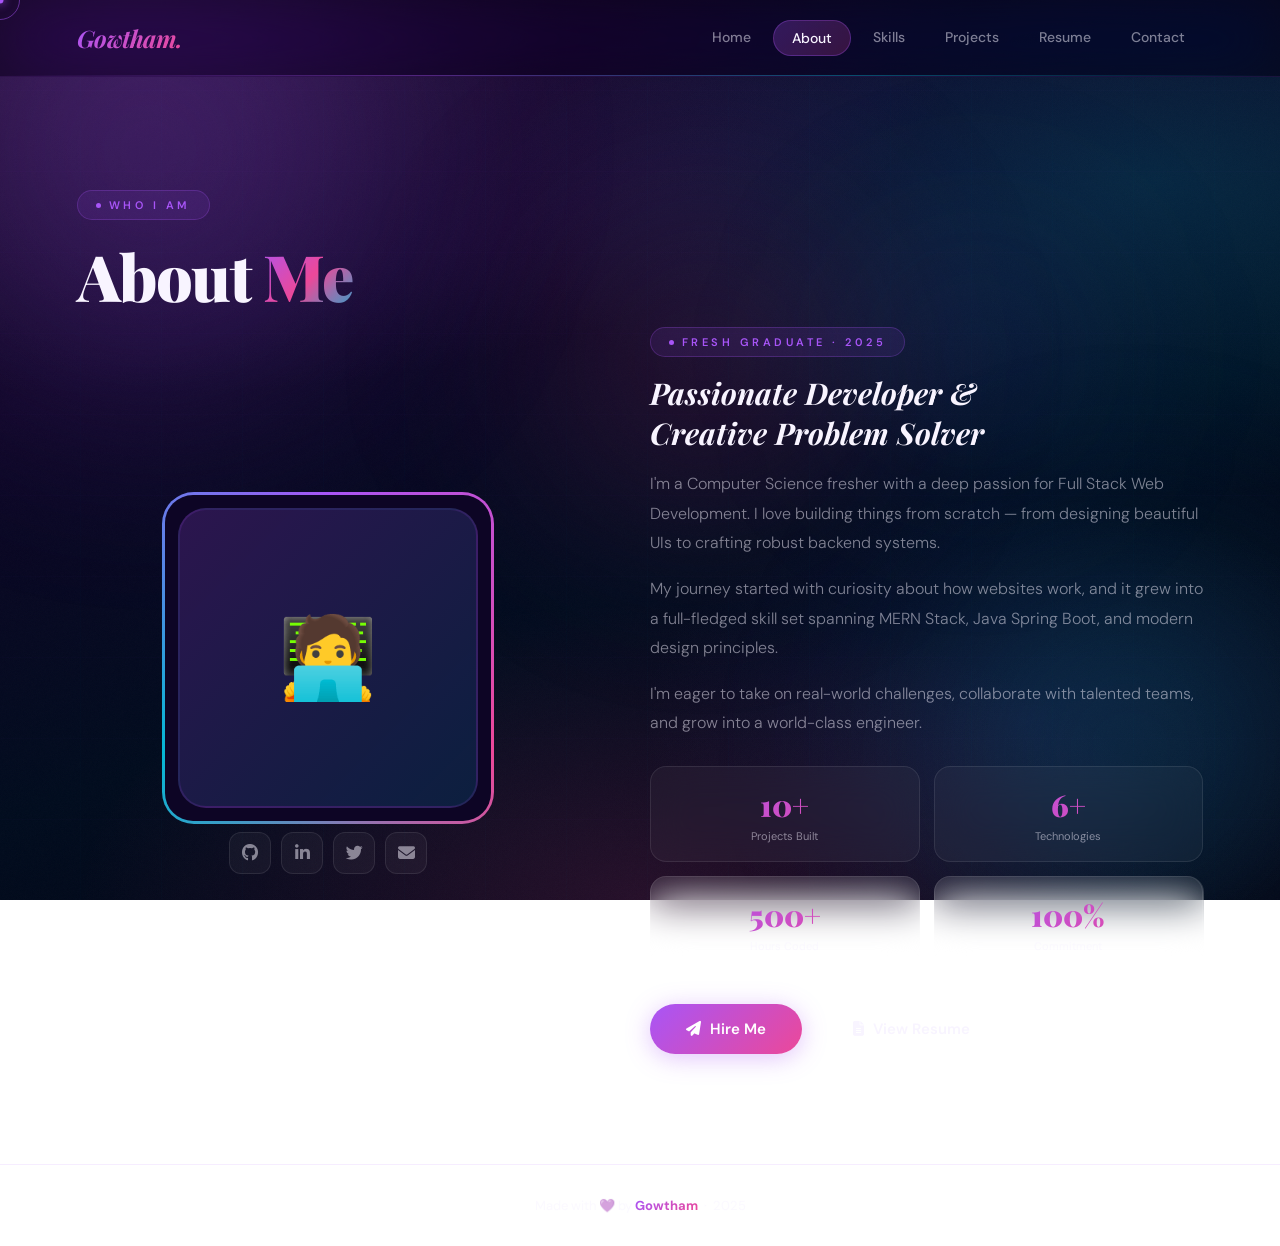
==== about.html @ 76ce6d37 "Initial commit Created from https://vercel.com/new" ====
<!DOCTYPE html>
<html lang="en">
<head>
  <meta charset="UTF-8"><meta name="viewport" content="width=device-width, initial-scale=1.0">
  <title>About — Gowtham</title>
  <link rel="stylesheet" href="style.css">
  <link href="https://fonts.googleapis.com/css2?family=Cormorant+Garamond:ital,wght@0,300;0,400;0,600;0,700;1,300;1,400&family=DM+Sans:wght@300;400;500;600;700&family=Playfair+Display:ital,wght@0,400;0,700;0,900;1,400&display=swap" rel="stylesheet">
  <link rel="stylesheet" href="https://cdnjs.cloudflare.com/ajax/libs/font-awesome/6.5.0/css/all.min.css">
</head>
<body>
<div class="cursor-dot"></div><div class="cursor-ring"></div><div class="progress-bar"></div>
<div class="orb-field"><div class="orb orb-a"></div><div class="orb orb-b"></div><div class="orb orb-c"></div><div class="orb orb-d"></div></div>

<nav>
  <a href="index.html" class="logo">Gowtham.</a>
  <ul>
    <li><a href="index.html">Home</a></li><li><a href="about.html" class="active">About</a></li>
    <li><a href="skills.html">Skills</a></li><li><a href="projects.html">Projects</a></li>
    <li><a href="resume.html">Resume</a></li><li><a href="contact.html">Contact</a></li>
  </ul>
  <div class="hamburger"><span></span><span></span><span></span></div>
</nav>

<div class="page-wrapper">
  <section class="section">
    <div class="section-tag reveal">Who I Am</div>
    <h1 class="section-title reveal d1">About <span class="g">Me</span></h1>

    <div class="about-grid">
      <div class="about-avatar-wrap reveal-l d2">
        <div class="about-avatar-box">
          <div class="about-photo-ring"></div>
          <div class="about-photo">
            <!-- Replace with: <img src="photo.jpg" alt="Gowtham"> -->
            🧑‍💻
          </div>
        </div>
        <div class="about-social">
          <a href="#" class="social-icon"><i class="fab fa-github"></i></a>
          <a href="#" class="social-icon"><i class="fab fa-linkedin-in"></i></a>
          <a href="#" class="social-icon"><i class="fab fa-twitter"></i></a>
          <a href="mailto:gowtham@email.com" class="social-icon"><i class="fas fa-envelope"></i></a>
        </div>
      </div>

      <div class="reveal-r d2">
        <div class="section-tag" style="margin-bottom:16px;">Fresh Graduate · 2025</div>
        <div class="about-text">
          <h3>Passionate Developer &<br><em>Creative Problem Solver</em></h3>
          <p>I'm a Computer Science fresher with a deep passion for Full Stack Web Development. I love building things from scratch — from designing beautiful UIs to crafting robust backend systems.</p>
          <p>My journey started with curiosity about how websites work, and it grew into a full-fledged skill set spanning MERN Stack, Java Spring Boot, and modern design principles.</p>
          <p>I'm eager to take on real-world challenges, collaborate with talented teams, and grow into a world-class engineer.</p>
        </div>
        <div class="about-stats">
          <div class="about-stat reveal d3"><div class="about-stat-n">10+</div><div class="about-stat-l">Projects Built</div></div>
          <div class="about-stat reveal d4"><div class="about-stat-n">6+</div><div class="about-stat-l">Technologies</div></div>
          <div class="about-stat reveal d5"><div class="about-stat-n">500+</div><div class="about-stat-l">Hours Coded</div></div>
          <div class="about-stat reveal d6"><div class="about-stat-n">100%</div><div class="about-stat-l">Commitment</div></div>
        </div>
        <div style="margin-top:32px;display:flex;gap:14px;flex-wrap:wrap;">
          <a href="contact.html" class="btn btn-p"><i class="fas fa-paper-plane"></i> Hire Me</a>
          <a href="resume.html" class="btn btn-s open-resume"><i class="fas fa-file-alt"></i> View Resume</a>
        </div>
      </div>
    </div>
  </section>
</div>

<!-- Resume popup (same) -->
<div id="resumeOverlay" class="resume-overlay">
  <div class="resume-modal">
    <div class="resume-modal-header">
      <div class="resume-modal-title"><span>Gowtham</span> — Resume</div>
      <div class="resume-modal-actions">
        <button id="resumeDownload" class="btn btn-gold" style="padding:10px 22px;font-size:13px;"><i class="fas fa-download"></i> Download</button>
        <button id="resumeClose" class="resume-close"><i class="fas fa-times"></i></button>
      </div>
    </div>
    <div class="resume-body">
      <div class="resume-doc" style="text-align:center;padding:60px 40px;">
        <p style="color:var(--muted);font-size:15px;">Full resume preview available on the <a href="resume.html" style="color:var(--violet);">Resume page</a>.</p>
        <div style="margin-top:24px;">
          <a href="resume.html" class="btn btn-p"><i class="fas fa-eye"></i> Open Resume Page</a>
        </div>
      </div>
    </div>
  </div>
</div>

<footer>Made with 💜 by <span class="hl">Gowtham</span> &nbsp;·&nbsp; 2025</footer>
<script src="script.js"></script>
</body>
</html>
---- style.css ----
@import url('https://fonts.googleapis.com/css2?family=Cormorant+Garamond:ital,wght@0,300;0,400;0,600;0,700;1,300;1,400&family=DM+Sans:wght@300;400;500;600;700&family=Playfair+Display:ital,wght@0,400;0,700;0,900;1,400&display=swap');

/* ===========================
   CSS VARIABLES
   =========================== */
:root {
  --bg-from: #06010f;
  --bg-mid:  #0c0520;
  --bg-to:   #010a18;

  --violet:  #a855f7;
  --pink:    #ec4899;
  --cyan:    #06b6d4;
  --gold:    #f59e0b;
  --green:   #10b981;
  --indigo:  #6366f1;

  --text:    #f8f4ff;
  --muted:   rgba(248,244,255,0.5);
  --subtle:  rgba(248,244,255,0.12);

  --glass-bg:     rgba(255,255,255,0.04);
  --glass-border: rgba(255,255,255,0.09);
  --glass-shine:  rgba(255,255,255,0.06);

  --grad-hero:   linear-gradient(135deg, #a855f7, #ec4899, #06b6d4);
  --grad-gold:   linear-gradient(135deg, #f59e0b, #ef4444);
  --grad-cool:   linear-gradient(135deg, #6366f1, #06b6d4);
  --grad-warm:   linear-gradient(135deg, #a855f7, #ec4899);
  --grad-full:   linear-gradient(135deg, #a855f7 0%, #ec4899 35%, #06b6d4 70%, #10b981 100%);

  --font-display: 'Playfair Display', serif;
  --font-heading: 'Cormorant Garamond', serif;
  --font-body:    'DM Sans', sans-serif;

  --ease-out-expo: cubic-bezier(0.16, 1, 0.3, 1);
  --ease-spring:   cubic-bezier(0.34, 1.56, 0.64, 1);
  --ease-smooth:   cubic-bezier(0.25, 0.8, 0.25, 1);
}

/* ===========================
   RESET & BASE
   =========================== */
*, *::before, *::after {
  margin: 0; padding: 0; box-sizing: border-box;
  scroll-behavior: smooth;
}

html { scroll-snap-type: y proximity; }

body {
  min-height: 100vh;
  color: var(--text);
  font-family: var(--font-body);
  overflow-x: hidden;
  cursor: none;
  /* GRADIENT BACKGROUND */
  background:
    radial-gradient(ellipse 120% 80% at 10% 0%, rgba(168,85,247,0.22) 0%, transparent 55%),
    radial-gradient(ellipse 100% 70% at 90% 20%, rgba(6,182,212,0.18) 0%, transparent 50%),
    radial-gradient(ellipse 80% 60% at 50% 100%, rgba(236,72,153,0.15) 0%, transparent 55%),
    radial-gradient(ellipse 60% 50% at 80% 80%, rgba(99,102,241,0.12) 0%, transparent 50%),
    linear-gradient(160deg, #07010f 0%, #0d0525 30%, #010c1e 60%, #050110 100%);
  background-attachment: fixed;
}

/* ANIMATED BACKGROUND MESH */
body::before {
  content: '';
  position: fixed; inset: 0; z-index: -3;
  background:
    repeating-linear-gradient(0deg, transparent, transparent 80px, rgba(168,85,247,0.015) 80px, rgba(168,85,247,0.015) 81px),
    repeating-linear-gradient(90deg, transparent, transparent 80px, rgba(6,182,212,0.015) 80px, rgba(6,182,212,0.015) 81px);
  pointer-events: none;
}

/* GRAIN OVERLAY */
body::after {
  content: '';
  position: fixed; inset: 0; z-index: -2; opacity: 0.025;
  background-image: url("data:image/svg+xml,%3Csvg viewBox='0 0 512 512' xmlns='http://www.w3.org/2000/svg'%3E%3Cfilter id='n'%3E%3CfeTurbulence type='fractalNoise' baseFrequency='0.85' numOctaves='4' stitchTiles='stitch'/%3E%3C/filter%3E%3Crect width='100%25' height='100%25' filter='url(%23n)'/%3E%3C/svg%3E");
  background-size: 256px; pointer-events: none;
}

/* ===========================
   FLOATING ORBS
   =========================== */
.orb-field { position: fixed; inset: 0; z-index: -1; pointer-events: none; overflow: hidden; }

.orb {
  position: absolute; border-radius: 50%;
  filter: blur(90px); will-change: transform;
  animation: floatOrb 25s ease-in-out infinite alternate;
}
.orb-a { width:700px; height:700px; top:-200px; left:-200px; background:radial-gradient(circle,rgba(168,85,247,.28) 0%,transparent 70%); animation-duration:20s; }
.orb-b { width:600px; height:600px; bottom:-150px; right:-150px; background:radial-gradient(circle,rgba(6,182,212,.22) 0%,transparent 70%); animation-duration:28s; animation-delay:-10s; }
.orb-c { width:500px; height:500px; top:40%; left:55%; transform:translate(-50%,-50%); background:radial-gradient(circle,rgba(236,72,153,.18) 0%,transparent 70%); animation-duration:22s; animation-delay:-5s; }
.orb-d { width:350px; height:350px; top:20%; right:10%; background:radial-gradient(circle,rgba(99,102,241,.15) 0%,transparent 70%); animation-duration:18s; animation-delay:-8s; }

@keyframes floatOrb {
  0%   { transform: translate(0,0) scale(1); }
  25%  { transform: translate(30px,-40px) scale(1.06); }
  50%  { transform: translate(-20px,30px) scale(0.94); }
  75%  { transform: translate(40px,20px) scale(1.04); }
  100% { transform: translate(-30px,-20px) scale(0.97); }
}

/* ===========================
   CUSTOM CURSOR
   =========================== */
.cursor-dot {
  width: 7px; height: 7px;
  background: var(--violet); border-radius: 50%;
  position: fixed; top:0; left:0;
  pointer-events: none; z-index: 99999;
  transform: translate(-50%,-50%);
  transition: background 0.15s, transform 0.1s;
  box-shadow: 0 0 10px var(--violet);
}
.cursor-ring {
  width: 40px; height: 40px;
  border: 1.5px solid rgba(168,85,247,0.5);
  border-radius: 50%;
  position: fixed; top:0; left:0;
  pointer-events: none; z-index: 99998;
  transform: translate(-50%,-50%);
  transition: width .35s var(--ease-smooth), height .35s var(--ease-smooth), border-color .35s, background .35s;
}
.cursor-ring.hovered { width:60px; height:60px; border-color:var(--pink); background:rgba(236,72,153,.07); }
.cursor-ring.clicking { transform: translate(-50%,-50%) scale(0.85); }

/* ===========================
   SCROLL PROGRESS
   =========================== */
.progress-bar {
  position: fixed; top:0; left:0; height:2.5px; width:0;
  background: var(--grad-full); z-index:9999;
  box-shadow: 0 0 16px rgba(168,85,247,.7), 0 0 4px rgba(6,182,212,.5);
  transition: width .08s linear;
}

/* ===========================
   NAVIGATION
   =========================== */
nav {
  display: flex; justify-content: space-between; align-items: center;
  padding: 20px 6%;
  position: fixed; top:0; left:0; right:0; z-index:1000;
  background: rgba(6,1,15,0.55);
  backdrop-filter: blur(32px) saturate(200%);
  -webkit-backdrop-filter: blur(32px) saturate(200%);
  border-bottom: 1px solid rgba(168,85,247,.12);
  transition: padding .4s var(--ease-smooth), background .4s;
}
nav.scrolled { padding:14px 6%; background:rgba(6,1,15,.8); }

/* animated border bottom */
nav::after {
  content:''; position:absolute; bottom:0; left:0; right:0; height:1px;
  background: linear-gradient(90deg, transparent, rgba(168,85,247,.4), rgba(6,182,212,.4), transparent);
  animation: navShimmer 4s linear infinite;
}
@keyframes navShimmer {
  0%  { background-position: -200% 0; }
  100%{ background-position: 200% 0; }
}

.logo {
  font-family: var(--font-display);
  font-size: 24px; font-weight: 700;
  font-style: italic; letter-spacing: -0.5px;
  background: var(--grad-warm);
  -webkit-background-clip: text; background-clip: text; color: transparent;
  text-decoration: none;
  text-shadow: none;
}

nav ul { list-style:none; display:flex; gap:4px; }
nav ul li a {
  color: var(--muted); text-decoration:none; font-size:14px; font-weight:500;
  padding: 8px 18px; border-radius:100px;
  transition: color .2s, background .2s, transform .2s;
  display:block;
}
nav ul li a:hover { color:var(--text); background:rgba(255,255,255,.07); transform:translateY(-1px); }
nav ul li a.active {
  color:var(--text);
  background: linear-gradient(135deg,rgba(168,85,247,.25),rgba(236,72,153,.2));
  border: 1px solid rgba(168,85,247,.3);
}

.hamburger { display:none; flex-direction:column; gap:5px; cursor:pointer; padding:8px; }
.hamburger span { width:24px; height:2px; background:var(--text); border-radius:2px; transition:.3s; display:block; }

/* ===========================
   PAGE WRAPPER
   =========================== */
.page-wrapper { padding-top:80px; }

/* ===========================
   SECTION BASE
   =========================== */
.section { padding:110px 6%; max-width:1280px; margin:0 auto; }

.section-tag {
  display:inline-flex; align-items:center; gap:8px;
  font-size:11px; font-weight:600; letter-spacing:3.5px; text-transform:uppercase;
  color:var(--violet); background:rgba(168,85,247,.1);
  border:1px solid rgba(168,85,247,.25); padding:7px 18px;
  border-radius:100px; margin-bottom:22px;
}
.section-tag::before {
  content:''; width:5px; height:5px; border-radius:50%;
  background:var(--violet); animation:pulseDot 2s infinite;
}
@keyframes pulseDot { 0%,100%{box-shadow:0 0 0 0 rgba(168,85,247,.7)} 50%{box-shadow:0 0 0 5px rgba(168,85,247,0)} }

.section-title {
  font-family: var(--font-display);
  font-size: clamp(36px,5.5vw,64px); font-weight:900;
  line-height:1.05; letter-spacing:-1.5px; margin-bottom:18px;
}
.section-title .g { background:var(--grad-full); background-size:200% auto; -webkit-background-clip:text; background-clip:text; color:transparent; animation:textShimmer 5s linear infinite; }
@keyframes textShimmer { 0%{background-position:0% center} 100%{background-position:200% center} }

.section-sub { font-size:17px; color:var(--muted); max-width:580px; line-height:1.8; margin-bottom:64px; font-weight:300; }

/* ===========================
   GLASS CARD
   =========================== */
.gc {
  background: var(--glass-bg);
  backdrop-filter: blur(28px) saturate(180%);
  -webkit-backdrop-filter: blur(28px) saturate(180%);
  border: 1px solid var(--glass-border);
  border-radius: 24px; padding:32px;
  position:relative; overflow:hidden;
  transition: transform .5s var(--ease-out-expo), border-color .4s, box-shadow .4s;
}
.gc::before {
  content:''; position:absolute; inset:0; border-radius:inherit; pointer-events:none;
  background:linear-gradient(135deg, var(--glass-shine) 0%, transparent 50%);
}
.gc::after {
  content:''; position:absolute; top:0; left:0; right:0; height:1px;
  background:linear-gradient(90deg,transparent,rgba(255,255,255,.18),transparent);
}
.gc:hover {
  transform:translateY(-8px);
  border-color:rgba(168,85,247,.3);
  box-shadow:0 24px 64px rgba(0,0,0,.5), 0 0 0 1px rgba(168,85,247,.1), 0 0 40px rgba(168,85,247,.08);
}

/* ===========================
   REVEAL ANIMATIONS
   =========================== */
.reveal, .reveal-l, .reveal-r, .reveal-scale {
  opacity:0; transition: opacity .9s var(--ease-out-expo), transform .9s var(--ease-out-expo);
}
.reveal        { transform: translateY(50px); }
.reveal-l      { transform: translateX(-50px); }
.reveal-r      { transform: translateX(50px); }
.reveal-scale  { transform: scale(0.88); }
.reveal.v, .reveal-l.v, .reveal-r.v, .reveal-scale.v { opacity:1; transform:none; }

.d1{transition-delay:.08s} .d2{transition-delay:.16s} .d3{transition-delay:.24s}
.d4{transition-delay:.32s} .d5{transition-delay:.40s} .d6{transition-delay:.48s}

/* ===========================
   BUTTONS
   =========================== */
.btn {
  display:inline-flex; align-items:center; gap:9px;
  font-family:var(--font-body); font-size:15px; font-weight:600;
  border-radius:100px; text-decoration:none; border:none; cursor:none;
  position:relative; overflow:hidden; transition:transform .35s var(--ease-spring), box-shadow .35s;
}
.btn::before {
  content:''; position:absolute; inset:0; border-radius:inherit;
  background:linear-gradient(135deg,rgba(255,255,255,.2),transparent);
  opacity:0; transition:opacity .25s;
}
.btn:hover::before { opacity:1; }
.btn:hover { transform:translateY(-3px) scale(1.04); }
.btn:active { transform:scale(0.97); }

.btn-p { padding:15px 36px; background:var(--grad-warm); color:#fff; box-shadow:0 4px 24px rgba(168,85,247,.35); }
.btn-p:hover { box-shadow:0 8px 40px rgba(168,85,247,.55), 0 0 0 1px rgba(168,85,247,.3); }

.btn-s { padding:14px 36px; background:transparent; color:var(--text); border:1px solid rgba(255,255,255,.15); }
.btn-s:hover { border-color:rgba(168,85,247,.5); background:rgba(168,85,247,.1); }

.btn-gold { padding:15px 36px; background:var(--grad-gold); color:#fff; box-shadow:0 4px 24px rgba(245,158,11,.35); }
.btn-gold:hover { box-shadow:0 8px 40px rgba(245,158,11,.5); }

/* ===========================
   HERO
   =========================== */
.hero {
  min-height: 100vh;
  display: grid; grid-template-columns: 1fr 1fr;
  align-items: center; gap:60px;
  padding: 80px 6% 60px;
  max-width:1280px; margin:0 auto;
  position:relative;
}

/* Decorative lines */
.hero-deco {
  position:absolute; top:0; left:0; right:0; bottom:0; pointer-events:none; overflow:hidden;
}
.hero-deco-line {
  position:absolute; background:linear-gradient(to bottom, transparent, rgba(168,85,247,.15), transparent);
  width:1px; animation: linePulse 6s ease-in-out infinite;
}
.hero-deco-line:nth-child(1) { left:25%; height:100%; animation-delay:0s; }
.hero-deco-line:nth-child(2) { left:50%; height:100%; animation-delay:-2s; }
.hero-deco-line:nth-child(3) { left:75%; height:100%; animation-delay:-4s; }
@keyframes linePulse { 0%,100%{opacity:.3} 50%{opacity:1} }

.hero-left { position:relative; z-index:1; }

.hero-badge {
  display:inline-flex; align-items:center; gap:8px;
  font-size:13px; font-weight:500; color:var(--violet);
  background:rgba(168,85,247,.1); border:1px solid rgba(168,85,247,.25);
  padding:8px 20px; border-radius:100px; margin-bottom:28px;
  animation: fadeDown .8s var(--ease-out-expo) both;
}
.live-dot {
  width:7px; height:7px; background:var(--green); border-radius:50%;
  animation: livePulse 2s infinite;
}
@keyframes livePulse { 0%,100%{box-shadow:0 0 0 0 rgba(16,185,129,.8)} 50%{box-shadow:0 0 0 8px rgba(16,185,129,0)} }

.hero-name {
  font-family: var(--font-display); font-size:clamp(52px,3vw,96px);
  font-weight:900; line-height:.95; letter-spacing:-3px;
  margin-bottom:20px;
  animation: fadeUp .9s .1s var(--ease-out-expo) both;
}
.hero-name .g { background:var(--grad-full); background-size: 300% auto; -webkit-background-clip:text; background-clip:text; color:transparent; animation:textShimmer 6s linear infinite; display:block; }

.hero-role {
  font-size:clamp(15px,2vw,19px); color:var(--muted); font-weight:300;
  margin-bottom:36px; line-height:1.6; letter-spacing:.3px;
  animation: fadeUp .9s .2s var(--ease-out-expo) both;
}

.hero-cta { display:flex; gap:14px; flex-wrap:wrap; animation: fadeUp .9s .35s var(--ease-out-expo) both; }

.hero-social {
  display:flex; gap:10px; margin-top:40px;
  animation: fadeUp .9s .45s var(--ease-out-expo) both;
}

@keyframes fadeUp   { from{opacity:0;transform:translateY(35px)} to{opacity:1;transform:none} }
@keyframes fadeDown { from{opacity:0;transform:translateY(-20px)} to{opacity:1;transform:none} }

/* ===========================
   PROFILE PICTURE (HERO RIGHT)
   =========================== */
.hero-right {
  display:flex; align-items:center; justify-content:center;
  animation: fadeIn 1.2s .3s var(--ease-out-expo) both;
  position:relative; z-index:1;
}
@keyframes fadeIn { from{opacity:0;transform:scale(.9)} to{opacity:1;transform:none} }

.avatar-container {
  position:relative; width:360px; height:360px;
}

/* spinning conic ring */
.avatar-spin-ring {
  position:absolute; inset:-18px; border-radius:50%;
  background:conic-gradient(from 0deg, var(--violet), var(--pink), var(--cyan), var(--green), var(--indigo), var(--violet));
  animation: spinRing 8s linear infinite;
  padding:2px;
}
.avatar-spin-ring::before {
  content:''; position:absolute; inset:3px; border-radius:50%;
  background: radial-gradient(ellipse at center, #0d0525, #06010f);
}
@keyframes spinRing { to{transform:rotate(360deg)} }

/* second ring counter-rotating */
.avatar-spin-ring-2 {
  position:absolute; inset:-10px; border-radius:50%;
  border:1px dashed rgba(168,85,247,.3);
  animation: spinRing 20s linear infinite reverse;
}

/* floating particles around avatar */
.avatar-particle {
  position:absolute; width:8px; height:8px; border-radius:50%;
  animation: orbitParticle 6s ease-in-out infinite;
}
.avatar-particle:nth-child(1) { background:var(--violet); top:-10px; left:50%; animation-delay:0s; }
.avatar-particle:nth-child(2) { background:var(--pink); bottom:-10px; right:15%; animation-delay:-2s; }
.avatar-particle:nth-child(3) { background:var(--cyan); top:15%; right:-12px; animation-delay:-4s; }

@keyframes orbitParticle {
  0%,100%{transform:scale(1); opacity:1}
  50%{transform:scale(1.6) translateY(-8px); opacity:.6}
}

.avatar-photo {
  position:absolute; inset:0; border-radius:50%; overflow:hidden;
  border:3px solid rgba(168,85,247,.2);
  background:linear-gradient(135deg, rgba(168,85,247,.15), rgba(6,182,212,.1));
  display:flex; align-items:center; justify-content:center;
  z-index:2;
}
.avatar-photo img {
  width:100%; height:100%; object-fit:cover; border-radius:50%;
}
.avatar-initials {
  font-family:var(--font-display); font-size:96px; font-weight:900; line-height:1;
  background:var(--grad-full); -webkit-background-clip:text; background-clip:text; color:transparent;
  font-style:italic; letter-spacing:-2px; user-select:none;
}

/* glow beneath avatar */
.avatar-glow {
  position:absolute; bottom:-40px; left:50%; transform:translateX(-50%);
  width:280px; height:80px;
  background:radial-gradient(ellipse,rgba(168,85,247,.4),transparent 70%);
  filter:blur(20px); z-index:1;
}

/* floating labels around avatar */
.avatar-label {
  position:absolute; z-index:3;
  background: rgba(6,1,15,.7);
  backdrop-filter:blur(16px);
  border:1px solid rgba(168,85,247,.25);
  border-radius:100px; padding:8px 16px;
  font-size:12px; font-weight:600; white-space:nowrap;
  animation: labelFloat 4s ease-in-out infinite;
}
.avatar-label span { background:var(--grad-full); -webkit-background-clip:text; background-clip:text; color:transparent; }
.avatar-label-1 { top:8%; left:-20%; animation-delay:0s; }
.avatar-label-2 { bottom:15%; right:-22%; animation-delay:-2s; }
.avatar-label-3 { top:40%; left:-28%; animation-delay:-1s; }
@keyframes labelFloat { 0%,100%{transform:translateY(0)} 50%{transform:translateY(-10px)} }

/* ===========================
   SCROLL INDICATOR
   =========================== */
.scroll-ind {
  position:absolute; bottom:32px; left:50%; transform:translateX(-50%);
  display:flex; flex-direction:column; align-items:center; gap:8px;
  opacity:.5; animation: bounce 3s ease-in-out infinite;
}
.scroll-ind span { font-size:10px; letter-spacing:3px; text-transform:uppercase; color:var(--muted); }
.scroll-mouse { width:22px; height:36px; border:1.5px solid rgba(255,255,255,.3); border-radius:12px; display:flex; justify-content:center; padding-top:5px; }
.scroll-wheel { width:2px; height:7px; background:var(--violet); border-radius:2px; animation:wheelScroll 1.8s ease-in-out infinite; }
@keyframes wheelScroll { 0%{transform:translateY(0);opacity:1} 100%{transform:translateY(12px);opacity:0} }
@keyframes bounce { 0%,100%{transform:translateX(-50%) translateY(0)} 50%{transform:translateX(-50%) translateY(-10px)} }

/* ===========================
   STATS STRIP
   =========================== */
.stats-strip {
  display:grid; grid-template-columns:repeat(4,1fr); gap:20px;
  padding:0 6% 80px; max-width:1280px; margin:0 auto;
}
.stat-gc {
  background:var(--glass-bg); backdrop-filter:blur(28px); -webkit-backdrop-filter:blur(28px);
  border:1px solid var(--glass-border); border-radius:20px; padding:28px;
  text-align:center; position:relative; overflow:hidden;
  transition:transform .4s var(--ease-out-expo), border-color .4s;
}
.stat-gc::before { content:''; position:absolute; inset:0; background:linear-gradient(135deg,var(--glass-shine),transparent); border-radius:inherit; }
.stat-gc:hover { transform:translateY(-6px); border-color:rgba(168,85,247,.3); }
.stat-num {
  font-family:var(--font-display); font-size:44px; font-weight:900; line-height:1;
  background:var(--grad-full); background-size:200%; -webkit-background-clip:text; background-clip:text; color:transparent;
  animation:textShimmer 5s linear infinite;
}
.stat-lbl { font-size:12px; color:var(--muted); margin-top:6px; letter-spacing:.5px; }

/* ===========================
   ABOUT
   =========================== */
.about-grid { display:grid; grid-template-columns:1fr 1.1fr; gap:70px; align-items:center; }

.about-avatar-wrap { position:relative; }
.about-avatar-box {
  width:300px; height:300px; margin:0 auto; position:relative;
}
.about-photo-ring {
  position:absolute; inset:-16px; border-radius:28px;
  background:conic-gradient(from 0deg,var(--violet),var(--pink),var(--cyan),var(--violet));
  animation:spinRing 10s linear infinite; padding:2px; border-radius:32px;
}
.about-photo-ring::before { content:''; position:absolute; inset:3px; background:#0d0525; border-radius:28px; }
.about-photo {
  position:relative; z-index:1; width:100%; height:100%;
  border-radius:28px; overflow:hidden;
  background:linear-gradient(135deg,rgba(168,85,247,.2),rgba(6,182,212,.15));
  display:flex; align-items:center; justify-content:center;
  font-size:80px; border:2px solid rgba(168,85,247,.15);
}
.about-photo img { width:100%; height:100%; object-fit:cover; border-radius:28px; }

.about-social { display:flex; gap:10px; justify-content:center; margin-top:24px; }

.about-text h3 { font-family:var(--font-display); font-size:30px; font-weight:700; font-style:italic; margin-bottom:16px; }
.about-text p { color:var(--muted); line-height:1.85; font-size:16px; margin-bottom:16px; font-weight:300; }

.about-stats { display:grid; grid-template-columns:1fr 1fr; gap:14px; margin-top:28px; }
.about-stat { background:var(--glass-bg); backdrop-filter:blur(20px); border:1px solid var(--glass-border); border-radius:16px; padding:18px; text-align:center; transition:transform .3s,border-color .3s; }
.about-stat:hover { transform:translateY(-4px); border-color:rgba(168,85,247,.3); }
.about-stat-n { font-family:var(--font-display); font-size:30px; font-weight:900; background:var(--grad-warm); -webkit-background-clip:text; background-clip:text; color:transparent; }
.about-stat-l { font-size:11px; color:var(--muted); margin-top:4px; }

/* ===========================
   SKILLS
   =========================== */
.skills-header-grid { display:grid; grid-template-columns:1fr 1fr; gap:24px; margin-bottom:24px; }
.skill-category-card {
  background:var(--glass-bg); backdrop-filter:blur(28px); border:1px solid var(--glass-border);
  border-radius:20px; padding:28px; position:relative; overflow:hidden;
  transition:transform .4s var(--ease-out-expo), border-color .4s;
}
.skill-category-card::before { content:''; position:absolute; inset:0; background:linear-gradient(135deg,var(--glass-shine),transparent); border-radius:inherit; }
.skill-category-card::after { content:''; position:absolute; top:0; left:0; right:0; height:1px; background:linear-gradient(90deg,transparent,rgba(168,85,247,.4),transparent); }
.skill-category-card:hover { transform:translateY(-5px); border-color:rgba(168,85,247,.35); }

.scc-title { font-family:var(--font-display); font-size:17px; font-weight:700; margin-bottom:20px; display:flex; align-items:center; gap:10px; }
.scc-icon { width:36px; height:36px; border-radius:10px; display:flex; align-items:center; justify-content:center; font-size:18px; }

.skill-bar-row { margin-bottom:16px; }
.skill-bar-label { display:flex; justify-content:space-between; font-size:13px; margin-bottom:8px; font-weight:500; }
.skill-bar-pct { color:var(--violet); font-weight:700; }
.skill-track { height:5px; background:rgba(255,255,255,.06); border-radius:100px; overflow:visible; position:relative; }
.skill-fill {
  height:100%; border-radius:100px; width:0;
  transition:width 1.4s var(--ease-out-expo);
  position:relative;
}
.skill-fill::after {
  content:''; position:absolute; right:-5px; top:-3.5px;
  width:12px; height:12px; border-radius:50%;
  background:inherit; box-shadow:0 0 10px currentColor;
  opacity:0; transition:opacity .3s 1.2s;
}
.skill-category-card.animated .skill-fill::after { opacity:1; }

.skill-tags { display:flex; flex-wrap:wrap; gap:8px; margin-top:20px; }
.stag {
  font-size:12px; font-weight:600; padding:5px 14px; border-radius:100px;
  letter-spacing:.3px; transition:transform .2s;
}
.stag:hover { transform:translateY(-2px); }
.sv { background:rgba(168,85,247,.15); color:var(--violet); border:1px solid rgba(168,85,247,.2); }
.sp { background:rgba(236,72,153,.12); color:var(--pink); border:1px solid rgba(236,72,153,.2); }
.sc { background:rgba(6,182,212,.1); color:var(--cyan); border:1px solid rgba(6,182,212,.2); }
.sg { background:rgba(16,185,129,.1); color:var(--green); border:1px solid rgba(16,185,129,.2); }
.so { background:rgba(245,158,11,.1); color:var(--gold); border:1px solid rgba(245,158,11,.2); }

/* ===========================
   PROJECTS
   =========================== */
.projects-grid { display:grid; grid-template-columns:repeat(auto-fit,minmax(340px,1fr)); gap:26px; }

.project-card {
  background:var(--glass-bg); backdrop-filter:blur(28px); border:1px solid var(--glass-border);
  border-radius:24px; overflow:hidden;
  transition:transform .5s var(--ease-out-expo), border-color .4s, box-shadow .4s;
  position:relative; transform-style:preserve-3d;
}
.project-card::before { content:''; position:absolute; inset:0; background:linear-gradient(135deg,var(--glass-shine),transparent); z-index:1; pointer-events:none; border-radius:inherit; }
.project-card:hover { transform:translateY(-10px) rotateX(3deg); border-color:rgba(168,85,247,.4); box-shadow:0 30px 80px rgba(0,0,0,.5),0 0 0 1px rgba(168,85,247,.1); }

.project-thumb {
  height:190px; position:relative; overflow:hidden;
  display:flex; align-items:center; justify-content:center;
  font-size:52px;
}
.project-thumb-overlay {
  position:absolute; inset:0; background:rgba(6,1,15,.5);
  display:flex; align-items:center; justify-content:center;
  opacity:0; transition:opacity .4s; z-index:2;
}
.project-card:hover .project-thumb-overlay { opacity:1; }
.project-card:hover .project-thumb > :not(.project-thumb-overlay) { transform:scale(1.1); transition:transform .5s var(--ease-out-expo); }

.proj-links { display:flex; gap:10px; }
.proj-link { background:rgba(255,255,255,.12); backdrop-filter:blur(12px); border:1px solid rgba(255,255,255,.2); color:#fff; padding:8px 20px; border-radius:100px; font-size:13px; font-weight:600; text-decoration:none; transition:background .2s; }
.proj-link:hover { background:rgba(168,85,247,.5); }

.project-body { padding:26px; position:relative; z-index:1; }
.project-tags { display:flex; flex-wrap:wrap; gap:7px; margin-bottom:14px; }
.project-title { font-family:var(--font-display); font-size:21px; font-weight:700; font-style:italic; margin-bottom:8px; }
.project-desc { font-size:14px; color:var(--muted); line-height:1.75; font-weight:300; }

/* ===========================
   RESUME POPUP
   =========================== */
.resume-overlay {
  position:fixed; inset:0; z-index:10000;
  background:rgba(0,0,0,.75); backdrop-filter:blur(12px);
  display:flex; align-items:center; justify-content:center;
  opacity:0; pointer-events:none;
  transition:opacity .4s var(--ease-smooth);
}
.resume-overlay.open { opacity:1; pointer-events:all; }

.resume-modal {
  background:rgba(10,4,28,.92); backdrop-filter:blur(40px) saturate(180%);
  border:1px solid rgba(168,85,247,.25); border-radius:28px;
  width:min(860px, 94vw); max-height:92vh;
  display:flex; flex-direction:column; overflow:hidden;
  transform:scale(.88) translateY(30px);
  transition:transform .5s var(--ease-spring);
  box-shadow:0 40px 120px rgba(0,0,0,.8), 0 0 0 1px rgba(168,85,247,.1);
  position:relative;
}
.resume-modal::before {
  content:''; position:absolute; top:0; left:0; right:0; height:2px;
  background:var(--grad-full);
}
.resume-overlay.open .resume-modal { transform:scale(1) translateY(0); }

.resume-modal-header {
  display:flex; justify-content:space-between; align-items:center;
  padding:22px 28px; border-bottom:1px solid rgba(168,85,247,.15);
  flex-shrink:0;
}
.resume-modal-title { font-family:var(--font-display); font-size:22px; font-weight:700; font-style:italic; }
.resume-modal-title span { background:var(--grad-warm); -webkit-background-clip:text; background-clip:text; color:transparent; }

.resume-modal-actions { display:flex; gap:10px; align-items:center; }

.resume-close {
  width:36px; height:36px; border-radius:50%; background:rgba(255,255,255,.08);
  border:1px solid rgba(255,255,255,.12); color:var(--text); font-size:18px;
  cursor:none; display:flex; align-items:center; justify-content:center;
  transition:background .2s, transform .2s;
}
.resume-close:hover { background:rgba(236,72,153,.3); transform:rotate(90deg); }

.resume-body { flex:1; overflow-y:auto; padding:32px; }
.resume-body::-webkit-scrollbar { width:4px; }
.resume-body::-webkit-scrollbar-track { background:rgba(255,255,255,.04); border-radius:4px; }
.resume-body::-webkit-scrollbar-thumb { background:rgba(168,85,247,.5); border-radius:4px; }

/* Resume content inside modal */
.resume-doc {
  background:rgba(255,255,255,.03); border:1px solid rgba(255,255,255,.07);
  border-radius:20px; padding:40px; font-size:14px;
}

.resume-header-section { display:grid; grid-template-columns:1fr auto; align-items:start; gap:24px; margin-bottom:32px; padding-bottom:24px; border-bottom:1px solid rgba(168,85,247,.2); }
.resume-name-block h1 { font-family:var(--font-display); font-size:36px; font-weight:900; font-style:italic; }
.resume-name-block h1 span { background:var(--grad-full); -webkit-background-clip:text; background-clip:text; color:transparent; }
.resume-name-block h2 { font-size:15px; color:var(--violet); font-weight:500; margin-top:6px; letter-spacing:.5px; }
.resume-contact-block { text-align:right; }
.resume-contact-block p { font-size:13px; color:var(--muted); line-height:1.9; }
.resume-contact-block a { color:var(--cyan); text-decoration:none; }

.resume-section { margin-bottom:28px; }
.resume-section-title {
  font-family:var(--font-display); font-size:16px; font-weight:700; font-style:italic;
  color:var(--violet); border-bottom:1px solid rgba(168,85,247,.2); padding-bottom:8px; margin-bottom:16px;
  display:flex; align-items:center; gap:8px;
}
.resume-section-title::before { content:''; width:3px; height:16px; background:var(--grad-warm); border-radius:2px; }

.resume-item { margin-bottom:18px; }
.resume-item-header { display:flex; justify-content:space-between; flex-wrap:wrap; gap:8px; margin-bottom:6px; }
.resume-item-role { font-weight:700; font-size:15px; }
.resume-item-period { font-size:12px; color:var(--cyan); background:rgba(6,182,212,.1); border:1px solid rgba(6,182,212,.2); padding:3px 12px; border-radius:100px; }
.resume-item-company { font-size:13px; color:var(--pink); font-weight:500; margin-bottom:6px; }
.resume-item-desc { font-size:13px; color:var(--muted); line-height:1.7; }
.resume-item-desc li { margin-bottom:4px; padding-left:14px; position:relative; }
.resume-item-desc li::before { content:'›'; position:absolute; left:0; color:var(--violet); }

.resume-skills-row { display:flex; flex-wrap:wrap; gap:8px; }

/* ===========================
   SOCIAL ICON
   =========================== */
.social-icon {
  width:42px; height:42px; border-radius:12px;
  background:var(--glass-bg); border:1px solid var(--glass-border);
  display:flex; align-items:center; justify-content:center;
  color:var(--muted); text-decoration:none; font-size:17px;
  position:relative; overflow:hidden;
  transition:color .2s, border-color .2s, transform .3s var(--ease-spring), box-shadow .3s;
}
.social-icon::before { content:''; position:absolute; inset:0; background:var(--grad-warm); opacity:0; transition:opacity .2s; }
.social-icon i { position:relative; z-index:1; }
.social-icon:hover { color:#fff; border-color:transparent; transform:translateY(-4px) scale(1.1); box-shadow:0 8px 28px rgba(168,85,247,.45); }
.social-icon:hover::before { opacity:1; }

/* ===========================
   CONTACT
   =========================== */
.contact-grid { display:grid; grid-template-columns:1fr 1.5fr; gap:50px; align-items:start; }
.contact-info h3 { font-family:var(--font-display); font-size:26px; font-weight:700; font-style:italic; margin-bottom:12px; }
.contact-info p { color:var(--muted); line-height:1.8; margin-bottom:32px; font-weight:300; }
.contact-link {
  display:flex; align-items:center; gap:14px;
  color:var(--muted); text-decoration:none; font-size:14px;
  padding:13px 18px; border-radius:14px;
  background:var(--glass-bg); border:1px solid var(--glass-border);
  transition:all .3s; margin-bottom:12px;
}
.contact-link:hover { color:var(--text); border-color:rgba(168,85,247,.3); background:rgba(168,85,247,.07); transform:translateX(8px); }
.contact-link-icon { width:38px; height:38px; border-radius:10px; display:flex; align-items:center; justify-content:center; font-size:17px; flex-shrink:0; }

.contact-form-card {
  background:var(--glass-bg); backdrop-filter:blur(28px); border:1px solid var(--glass-border);
  border-radius:24px; padding:36px; position:relative; overflow:hidden;
}
.contact-form-card::before { content:''; position:absolute; inset:0; background:linear-gradient(135deg,var(--glass-shine),transparent); }
.contact-form-card::after { content:''; position:absolute; top:0; left:0; right:0; height:1px; background:linear-gradient(90deg,transparent,rgba(168,85,247,.5),transparent); }

.form-group { margin-bottom:22px; }
.form-label { display:block; font-size:12px; font-weight:700; color:var(--muted); margin-bottom:9px; letter-spacing:1px; text-transform:uppercase; }
.form-input {
  width:100%; padding:14px 18px;
  background:rgba(255,255,255,.04); border:1px solid rgba(255,255,255,.09);
  border-radius:14px; color:var(--text); font-family:var(--font-body); font-size:15px;
  outline:none; transition:border-color .3s, box-shadow .3s; cursor:none;
}
.form-input::placeholder { color:rgba(248,244,255,.2); }
.form-input:focus { border-color:rgba(168,85,247,.5); box-shadow:0 0 0 3px rgba(168,85,247,.1); }
textarea.form-input { resize:none; height:130px; }

/* ===========================
   FOOTER
   =========================== */
footer {
  border-top:1px solid rgba(168,85,247,.1); padding:32px 6%;
  text-align:center; color:var(--muted); font-size:13px;
}
footer .hl { background:var(--grad-warm); -webkit-background-clip:text; background-clip:text; color:transparent; font-weight:700; }

/* ===========================
   AVAILABILITY BADGE
   =========================== */
.avail-badge {
  display:inline-flex; align-items:center; gap:12px;
  background:var(--glass-bg); backdrop-filter:blur(20px);
  border:1px solid rgba(16,185,129,.25); border-radius:16px;
  padding:14px 20px; margin-top:28px;
}
.avail-dot { width:9px; height:9px; border-radius:50%; background:var(--green); flex-shrink:0; animation:livePulse 2s infinite; }
.avail-text strong { display:block; font-size:13px; font-weight:700; color:var(--green); }
.avail-text span { font-size:11px; color:var(--muted); }

/* ===========================
   RESPONSIVE
   =========================== */
@media (max-width:900px) {
  .hero { grid-template-columns:1fr; text-align:center; padding:100px 6% 60px; }
  .hero-left { order:2; }
  .hero-right { order:1; margin-bottom:20px; }
  .hero-cta, .hero-social { justify-content:center; }
  .avatar-container { width:280px; height:280px; }
  .avatar-label { display:none; }
  .about-grid, .contact-grid { grid-template-columns:1fr; }
  .skills-header-grid { grid-template-columns:1fr; }
  .stats-strip { grid-template-columns:1fr 1fr; }
  nav ul { display:none; }
  nav ul.open { display:flex; flex-direction:column; position:absolute; top:68px; left:0; right:0; background:rgba(6,1,15,.95); backdrop-filter:blur(30px); padding:20px 6%; border-bottom:1px solid rgba(168,85,247,.15); gap:4px; }
  .hamburger { display:flex; }
  body { cursor:auto; }
  .cursor-dot, .cursor-ring { display:none; }
  .resume-header-section { grid-template-columns:1fr; }
  .resume-contact-block { text-align:left; }
}

@media (max-width:480px) {
  .stats-strip { grid-template-columns:1fr 1fr; gap:12px; }
  .projects-grid { grid-template-columns:1fr; }
  .hero-name { letter-spacing:-1px; }
}
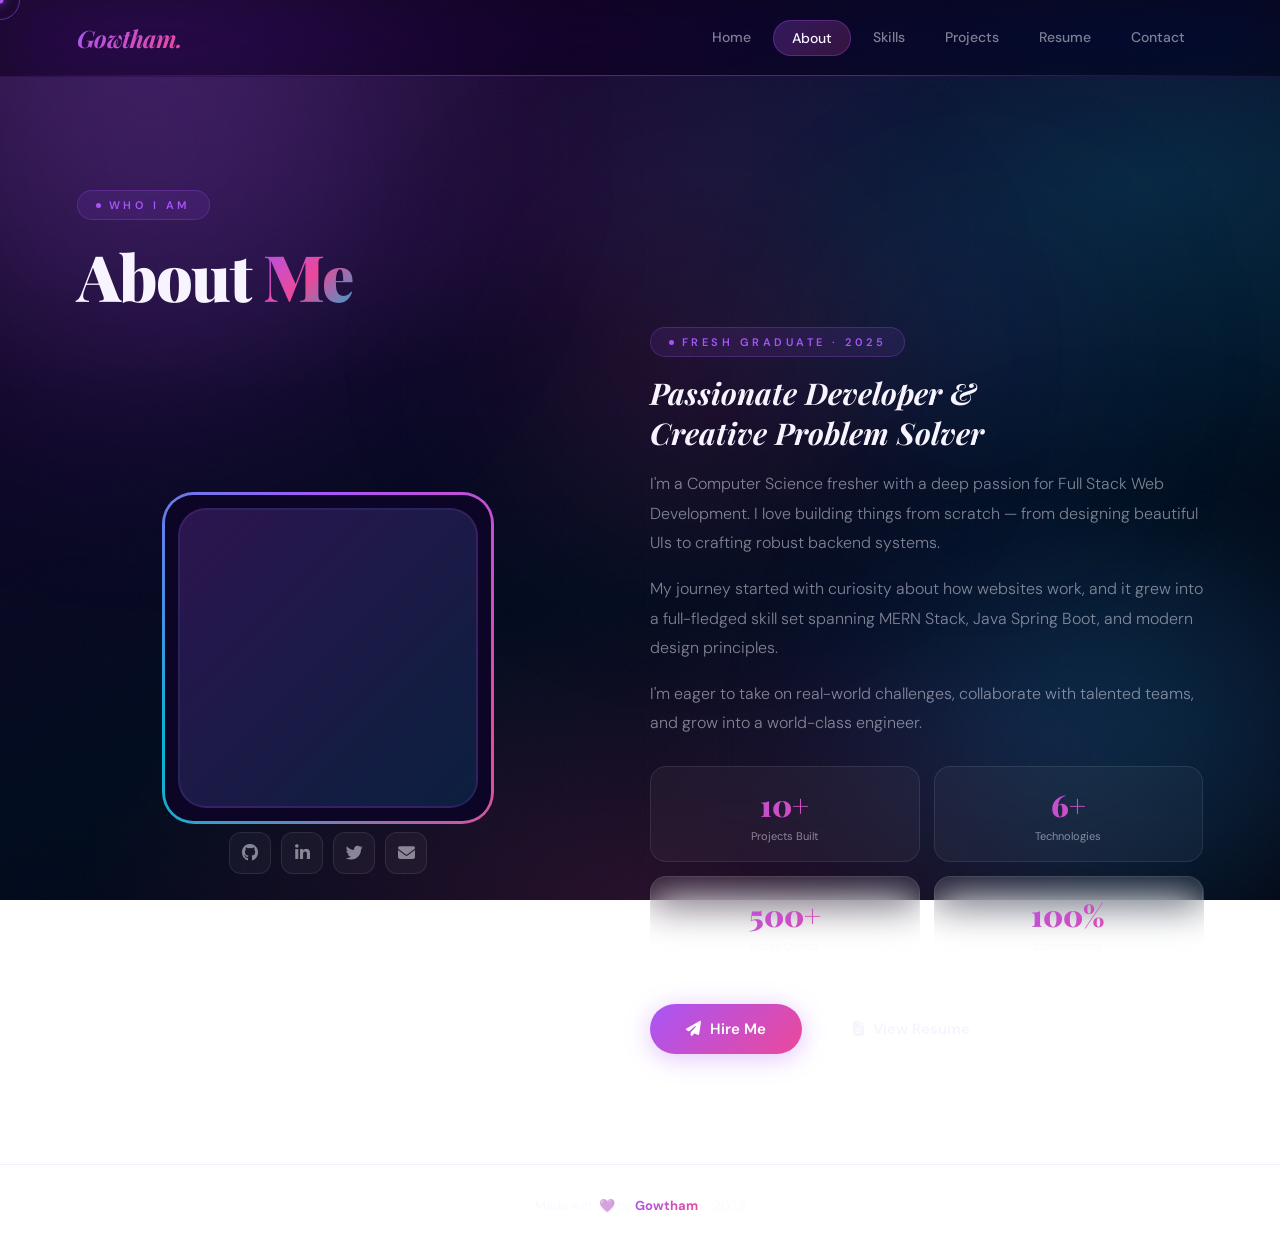
==== commit 50113cf0: "Update about.html" ====
--- a/about.html
+++ b/about.html
@@ -32,7 +32,7 @@
           <div class="about-photo-ring"></div>
           <div class="about-photo">
             <!-- Replace with: <img src="photo.jpg" alt="Gowtham"> -->
-            🧑‍💻
+            
           </div>
         </div>
         <div class="about-social">
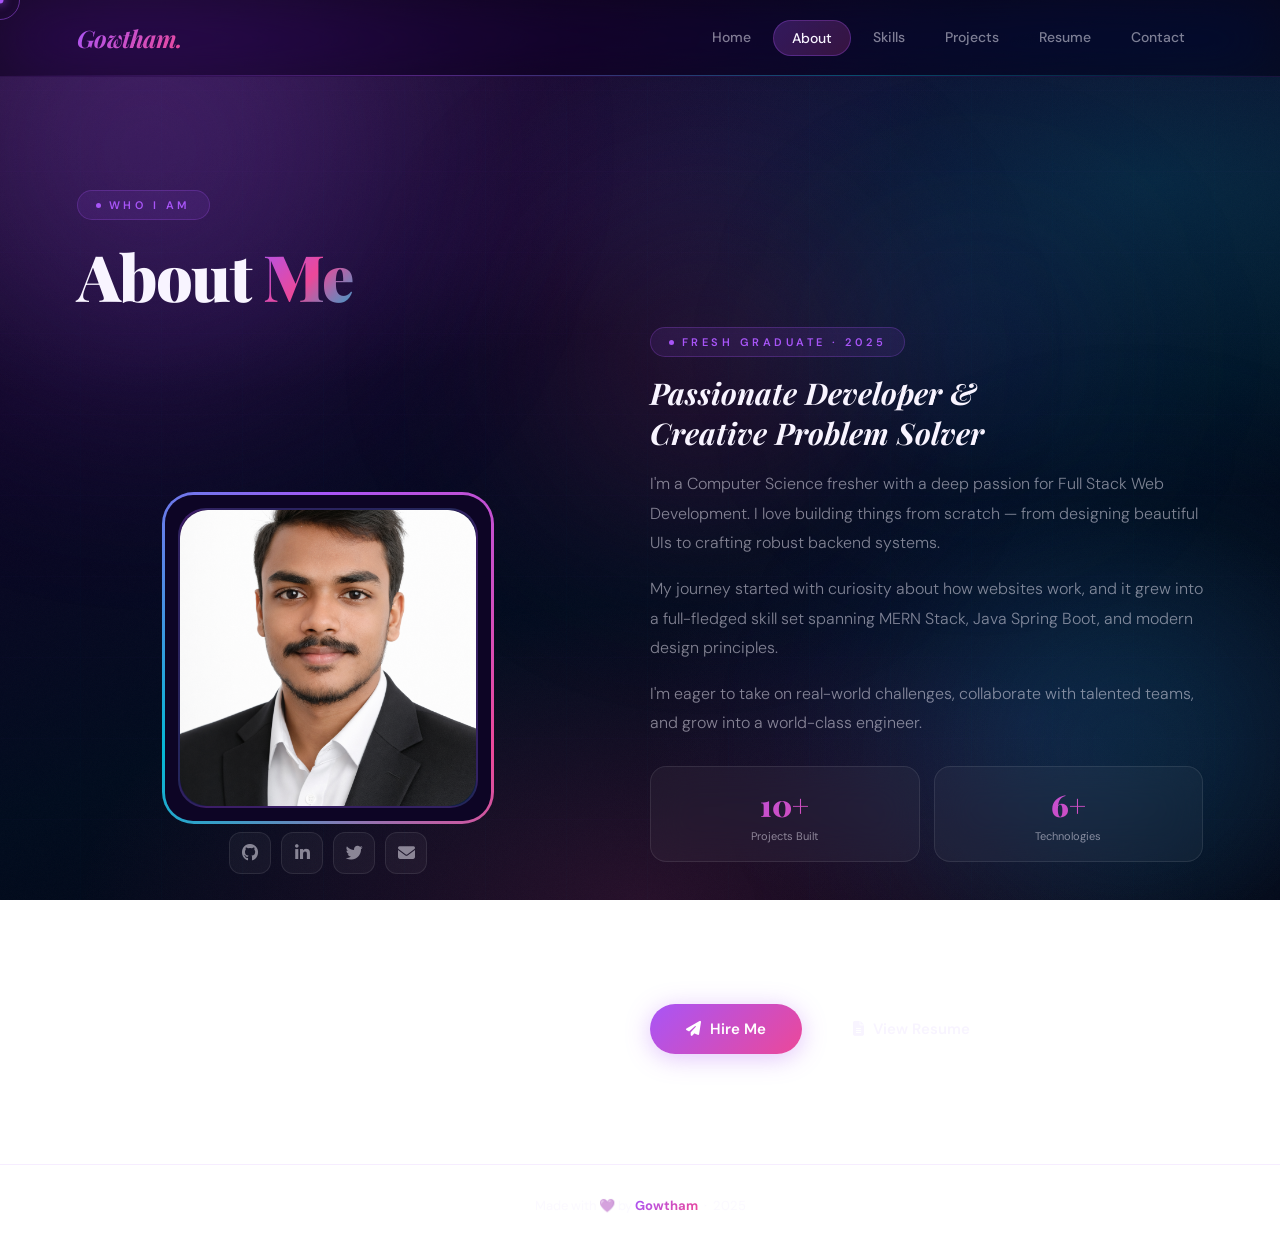
==== commit d76b50fd: "Update about.html" ====
--- a/about.html
+++ b/about.html
@@ -32,7 +32,7 @@
           <div class="about-photo-ring"></div>
           <div class="about-photo">
             <!-- Replace with: <img src="photo.jpg" alt="Gowtham"> -->
-            
+            <img src="./linkedin.png" alt="Gowtham">
           </div>
         </div>
         <div class="about-social">
